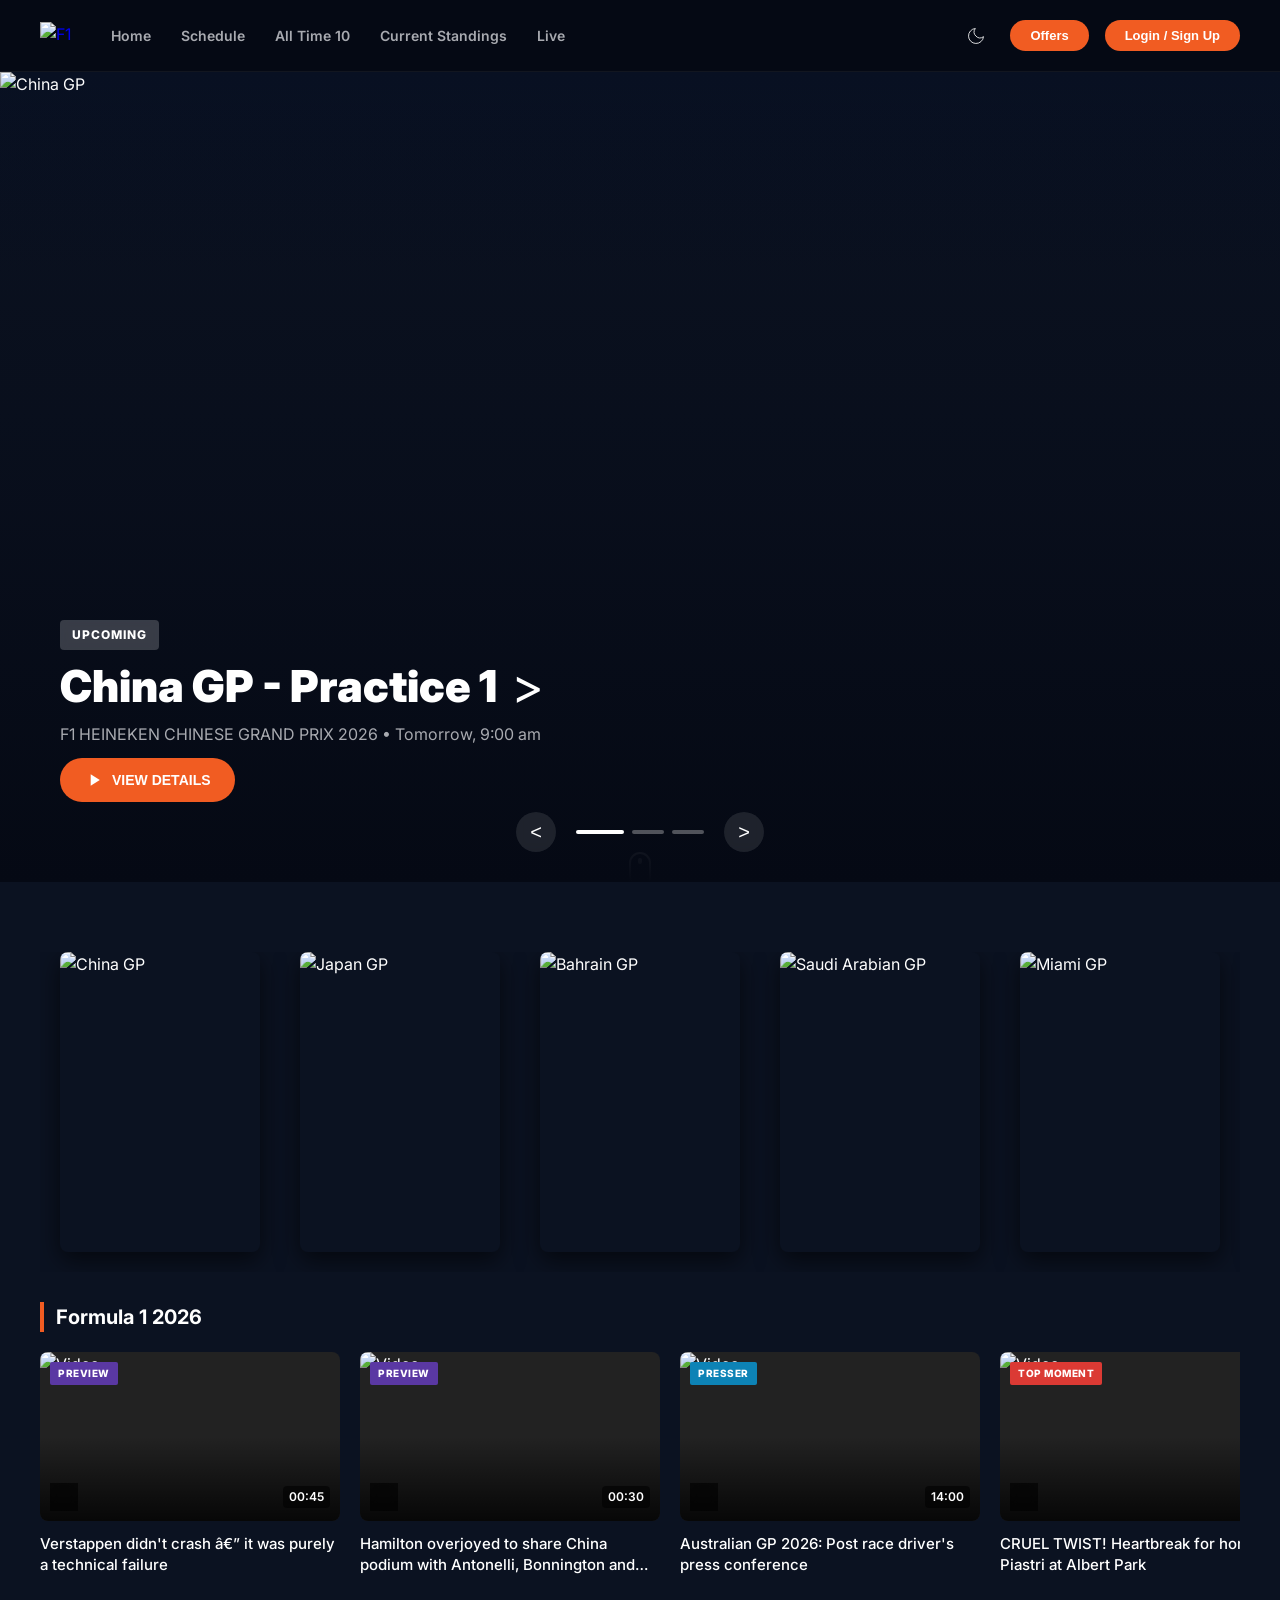
==== index.html @ 6b7e0c2b "Add files via upload" ====
<!DOCTYPE html>
<html lang="en">

<head>
    <meta charset="UTF&#45;8">
    <meta name="viewport" content="width=device&#45;width, initial&#45;scale=1.0">
    <title>Live Formula 1 Streaming in India &#45; Races, Results & Highlights | FanCode</title>
    <link rel="preconnect" href="https://fonts.googleapis.com">
    <link rel="preconnect" href="https://fonts.gstatic.com" crossorigin>
    <link
        href="https://fonts.googleapis.com/css2?family=Inter:wght@400;500;600;700;800;900&family=Outfit:wght@700;800;900&display=swap"
        rel="stylesheet">
    <link rel="stylesheet" href="style.css">
</head>

<body>
    <header class="header">
        <div class="nav&#45;left">
            <a href="/" class="logo">
                <img src="https://upload.wikimedia.org/wikipedia/commons/3/33/F1.svg" alt="F1">
            </a>
            <div class="nav&#45;links">
                <a href="index.html" id="home-link">Home</a>
                <a href="#" id="schedule&#45;link">Schedule</a>
                <a href="drivers.html" id="all-time-10-link">All Time 10</a>
                <a href="standings.html" id="standings-link">Current Standings</a>
                <a href="live.html" id="live-link">Live</a>

            </div>
        </div>
        <div class="nav&#45;right">
            <button class="theme&#45;toggle" id="theme&#45;toggle" aria&#45;label="Toggle Theme">
                <svg class="sun&#45;icon" width="20" height="20" viewBox="0 0 24 24" fill="none" stroke="currentColor" stroke&#45;width="2" stroke&#45;linecap="round" stroke&#45;linejoin="round" style="display: none;"><circle cx="12" cy="12" r="5"></circle><line x1="12" y1="1" x2="12" y2="3"></line><line x1="12" y1="21" x2="12" y2="23"></line><line x1="4.22" y1="4.22" x2="5.64" y2="5.64"></line><line x1="18.36" y1="18.36" x2="19.78" y2="19.78"></line><line x1="1" y1="12" x2="3" y2="12"></line><line x1="21" y1="12" x2="23" y2="12"></line><line x1="4.22" y1="19.78" x2="5.64" y2="18.36"></line><line x1="18.36" y1="5.64" x2="19.78" y2="4.22"></line></svg>
                <svg class="moon&#45;icon" width="20" height="20" viewBox="0 0 24 24" fill="none" stroke="currentColor" stroke&#45;width="2" stroke&#45;linecap="round" stroke&#45;linejoin="round"><path d="M21 12.79A9 9 0 1 1 11.21 3 7 7 0 0 0 21 12.79z"></path></svg>
            </button>
            <button class="header&#45;btn" id="offers&#45;btn">Offers</button>
            <button class="header&#45;btn" id="profile&#45;btn">Login / Sign Up</button>
        </div>
    </header>

    <div class="main&#45;content">
        <div class="top&#45;background&#45;layer"></div>

        <section class="hero&#45;carousel">
            <div class="carousel&#45;track">
                <div class="carousel&#45;slide active">
                    <img class="slide&#45;bg"
                        src="https://images.fancode.com/skillup&#45;uploads/cms&#45;media/China_GP_match_card_&#45;WebTVBG&#45;(1).jpg"
                        alt="China GP">
                    <div class="carousel&#45;overlay"></div>
                    <div class="carousel&#45;content">
                        <span class="slide&#45;badge">UPCOMING</span>
                        <h2 class="slide&#45;title">China GP &#45; Practice 1 <span class="title&#45;chevron">></span></h2>
                        <p class="slide&#45;info">F1 HEINEKEN CHINESE GRAND PRIX 2026 &bull; Tomorrow, 9:00 am</p>
                        <div class="slide&#45;actions">
                            <button class="btn&#45;primary">
                                <svg width="20" height="20" viewBox="0 0 24 24" fill="currentColor">
                                    <path d="M8 5v14l11&#45;7z" />
                                </svg>
                                VIEW DETAILS
                            </button>
                        </div>
                    </div>
                </div>

                <div class="carousel&#45;slide">
                    <img class="slide&#45;bg"
                        src="https://images.fancode.com/skillup&#45;uploads/cms&#45;media/China_GP_Practice_match_card_&#45;WebTVBG.jpg"
                        alt="China GP Practice">
                    <div class="carousel&#45;overlay"></div>
                    <div class="carousel&#45;content">
                        <span class="slide&#45;badge highlight&#45;badge">LIVE</span>
                        <h2 class="slide&#45;title">F1 Live Coverage <span class="title&#45;chevron">></span></h2>
                        <p class="slide&#45;info">F1 HEINEKEN CHINESE GRAND PRIX 2026 &bull; Shanghai International Circuit
                        </p>
                        <div class="slide&#45;actions">
                            <button class="btn&#45;primary">
                                <svg width="20" height="20" viewBox="0 0 24 24" fill="currentColor">
                                    <path d="M8 5v14l11&#45;7z" />
                                </svg>
                                WATCH LIVE
                            </button>
                        </div>
                    </div>
                </div>

                <div class="carousel&#45;slide">
                    <img class="slide&#45;bg"
                        src="https://images.fancode.com/skillup&#45;uploads/cms&#45;media/FC_Sports_Default_F1&#45;racing_BG.jpg?hash=[base64]"
                        alt="China GP Destination Edit">
                    <div class="carousel&#45;overlay"></div>
                    <div class="carousel&#45;content">
                        <span class="slide&#45;badge preview&#45;badge">PREVIEW</span>
                        <h2 class="slide&#45;title">Chinese GP 2026: Live on FanCode! <span class="title&#45;chevron">></span>
                        </h2>
                        <p class="slide&#45;info">Formula 1 2026 &bull; 00:30</p>
                        <div class="slide&#45;actions">
                            <button class="btn&#45;primary">
                                <svg width="20" height="20" viewBox="0 0 24 24" fill="currentColor">
                                    <path d="M8 5v14l11&#45;7z" />
                                </svg>
                                WATCH NOW
                            </button>
                        </div>
                    </div>
                </div>
            </div>

            <div class="carousel&#45;controls">
                <button class="carousel&#45;btn prev&#45;btn">&lt;</button>
                <div class="carousel&#45;indicators">
                    <span class="indicator active"></span>
                    <span class="indicator"></span>
                    <span class="indicator"></span>
                </div>
                <button class="carousel&#45;btn next&#45;btn">&gt;</button>
            </div>

            <div class="scroll&#45;indicator">
                <div class="mouse">
                    <div class="wheel"></div>
                </div>
                <div class="chevron"></div>
            </div>
        </section>

        <section class="popular&#45;tours">
            <div class="tours&#45;track">
                <div class="tour&#45;card">
                    <div class="tour&#45;image&#45;container">
                        <img src="https://images.fancode.com/skillup&#45;uploads/cms&#45;media/F1_China_GP_TVVertical.png"
                            alt="China GP">
                    </div>
                </div>
                <div class="tour&#45;card">
                    <div class="tour&#45;image&#45;container">
                        <img src="https://dyler.com/shop/app/uploads/2024/04/F1_2024_04_Japan_ProductImages_Main_1500px.webp"
                            alt="Japan GP">
                    </div>
                </div>
                <div class="tour&#45;card">
                    <div class="tour&#45;image&#45;container">
                        <img src="https://images.footballfanatics.com/formula&#45;1&#45;merchandise/formula&#45;1&#45;bahrain&#45;grand&#45;prix&#45;2024&#45;poster_ss5_p&#45;201348077+pv&#45;1+u&#45;v48ciqjppqwtzj3bi0bp+v&#45;vamh99unffvr8iyl7jjh.jpg?_hv=2&w=1018"
                            alt="Bahrain GP">
                    </div>
                </div>
                <div class="tour&#45;card">
                    <div class="tour&#45;image&#45;container">
                        <img src="https://images.footballfanatics.com/formula&#45;1&#45;merchandise/formula&#45;1&#45;saudi&#45;arabia&#45;grand&#45;prix&#45;2024&#45;poster_ss5_p&#45;201493300+pv&#45;1+u&#45;vpsrqon3hdfrreova3my+v&#45;il1ubmtekbdh0axkp6g1.jpg?_hv=2&w=1018"
                            alt="Saudi Arabian GP">
                    </div>
                </div>
                <div class="tour&#45;card">
                    <div class="tour&#45;image&#45;container">
                        <img src="https://i.pinimg.com/564x/93/68/3f/93683f9f5c479d044c2c74d80531e254.jpg"
                            alt="Miami GP">
                    </div>
                </div>
                <div class="tour&#45;card">
                    <div class="tour&#45;image&#45;container">
                        <img src="https://images.squarespace&#45;cdn.com/content/v1/52744b67e4b0782c048b666f/1749812516080&#45;H0ZJN47USOXQF6DVDXD7/1+Haas+Canadian+GP+poster+1.jpg?format=750w"
                            alt="Canada GP">
                    </div>
                </div>
                <div class="tour&#45;card">
                    <div class="tour&#45;image&#45;container">
                        <img src="https://preview.redd.it/official&#45;2023&#45;monaco&#45;grand&#45;prix&#45;poster&#45;1080x1620&#45;v0&#45;4e65upnjug2b1.jpg?auto=webp&s=72ae45b60e3a665d8494ceac1ba7f1ba4d41a7c2"
                            alt="Monaco GP">
                    </div>
                </div>
            </div>
        </section>

        <section class="content&#45;section">
            <div class="section&#45;header">
                <h2>Formula 1 2026</h2>
            </div>
            <div class="video&#45;rail">
                <div class="video&#45;card">
                    <div class="thumbnail&#45;wrapper">
                        <img src="https://img.etimg.com/thumb/msid&#45;129588495,width&#45;300,height&#45;225,imgsize&#45;24920,resizemode&#45;75/f1&#45;chinese&#45;grand&#45;prix&#45;max&#45;verstappen&#45;forced&#45;to&#45;retire&#45;after&#45;car&#45;failure&#45;red&#45;bull&#45;explains&#45;what&#45;went&#45;wrong.jpg" alt="Video">
                        <div class="overlay">
                            <span class="badge preview&#45;badge">PREVIEW</span>
                            <div class="bottom&#45;info">
                                <div class="play&#45;icon">
                                    <svg width="12" height="12" viewBox="0 0 24 24" fill="white">
                                        <path d="M8 5v14l11&#45;7z" />
                                    </svg>
                                </div>
                                <span class="duration">00:45</span>
                            </div>
                        </div>
                    </div>
                    <h3 class="video&#45;title">Verstappen didn&#39;t crash â€” it was purely a technical failure</h3>
                </div>
                <div class="video&#45;card">
                    <div class="thumbnail&#45;wrapper">
                        <img src="https://media.formula1.com/image/upload/t_16by9Centre/c_lfill,w_3392/q_auto/v1740000001/fom&#45;website/2026/China/GettyImages&#45;2266170762.webp" alt="Video">
                        <div class="overlay">
                            <span class="badge preview&#45;badge">PREVIEW</span>
                            <div class="bottom&#45;info">
                                <div class="play&#45;icon">
                                    <svg width="12" height="12" viewBox="0 0 24 24" fill="white">
                                        <path d="M8 5v14l11&#45;7z" />
                                    </svg>
                                </div>
                                <span class="duration">00:30</span>
                            </div>
                        </div>
                    </div>
                    <h3 class="video&#45;title">Hamilton overjoyed to share China podium with Antonelli, Bonnington and Russell</h3>
                </div>
                <div class="video&#45;card">
                    <div class="thumbnail&#45;wrapper">
                        <img src="https://images.fancode.com/skillup&#45;uploads/cms&#45;media/PostRacePCAusF1.jpg" alt="Video">
                        <div class="overlay">
                            <span class="badge presser&#45;badge">PRESSER</span>
                            <div class="bottom&#45;info">
                                <div class="play&#45;icon">
                                    <svg width="12" height="12" viewBox="0 0 24 24" fill="white">
                                        <path d="M8 5v14l11&#45;7z" />
                                    </svg>
                                </div>
                                <span class="duration">14:00</span>
                            </div>
                        </div>
                    </div>
                    <h3 class="video&#45;title">Australian GP 2026: Post race driver's press conference</h3>
                </div>
                <div class="video&#45;card">
                    <div class="thumbnail&#45;wrapper">
                        <img src="https://images.fancode.com/skillup&#45;uploads/cms&#45;media/Screenshot&#45;2026&#45;03&#45;08&#45;153426.png"
                            alt="Video">
                        <div class="overlay">
                            <span class="badge highlight&#45;badge">TOP MOMENT</span>
                            <div class="bottom&#45;info">
                                <div class="play&#45;icon">
                                    <svg width="12" height="12" viewBox="0 0 24 24" fill="white">
                                        <path d="M8 5v14l11&#45;7z" />
                                    </svg>
                                </div>
                                <span class="duration">01:12</span>
                            </div>
                        </div>
                    </div>
                    <h3 class="video&#45;title">CRUEL TWIST! Heartbreak for home hero Piastri at Albert Park</h3>
                </div>
                <div class="video&#45;card">
                    <div class="thumbnail&#45;wrapper">
                        <img src="[data-uri]" alt="Video">
                        <div class="overlay">
                            <span class="badge highlight&#45;badge">HIGHLIGHTS</span>
                            <div class="bottom&#45;info">
                                <div class="play&#45;icon">
                                    <svg width="12" height="12" viewBox="0 0 24 24" fill="white">
                                        <path d="M8 5v14l11&#45;7z" />
                                    </svg>
                                </div>
                                <span class="duration">01:39</span>
                            </div>
                        </div>
                    </div>
                    <h3 class="video&#45;title">Race high&#45;speed highlights | Australian GP 2026</h3>
                </div>
            </div>
        </section>
    </div>
    
    <div id="schedule&#45;modal" class="modal&#45;overlay">
        <div class="modal&#45;container schedule&#45;container">
            <button class="modal&#45;close" id="close&#45;schedule">&times;</button>
            <div class="schedule&#45;image&#45;wrapper">
                <img src="https://i.redd.it/de7dvze8m6pg1.png" alt="F1 2026 Schedule" class="schedule&#45;img">
            </div>
        </div>
    </div>

        <div id="payment-modal" class="modal-overlay">
        <div class="modal-container payment-container" style="max-width: 800px;">
            <button class="modal-close" id="close-payment">&times;</button>
            <div class="modal-left payment-left" style="flex: 1.2; padding: 40px; display: flex; flex-direction: column; gap: 20px;">
                <h2 style="margin-bottom: 0;">Premium Pass</h2>
                <p style="margin-top: 0; margin-bottom: 10px;">Select a subscription plan</p>
                
                <div class="subscription-plans">
                    <div class="plan-card" data-price="99">
                        <div class="plan-name">Weekly</div>
                        <div class="plan-price">₹99</div>
                        <div class="plan-desc">7 days access</div>
                    </div>
                    <div class="plan-card active-plan" data-price="199">
                        <div class="plan-name">Monthly</div>
                        <div class="plan-price">₹199</div>
                        <div class="plan-desc">30 days access</div>
                    </div>
                    <div class="plan-card" data-price="1499">
                        <div class="plan-name">Yearly</div>
                        <div class="plan-price">₹1499</div>
                        <div class="plan-desc">365 days access</div>
                    </div>
                </div>
                
                <ul class="perk-list" style="margin-top: auto;">
                    <li>✓ 1080p Live Streaming</li>
                    <li>✓ Multi-cam Angles</li>
                    <li>✓ Live Driver Tracker</li>
                    <li>✓ Ad-free experience</li>
                </ul>
            </div>
            <div class="modal-right" style="flex: 1;">
                <form id="payment-form" class="auth-form active-form">
                    <h3>Payment Details</h3>
                    <div class="input-group">
                        <label for="card-name">Name on Card</label>
                        <input type="text" id="card-name" placeholder="John Doe" required>
                    </div>
                    <div class="input-group">
                        <label for="card-num">Card Number</label>
                        <input type="text" id="card-num" placeholder="0000 0000 0000 0000" maxlength="19" required>
                    </div>
                    <div class="payment-row">
                        <div class="input-group half">
                            <label for="card-exp">Expiry (MM/YY)</label>
                            <input type="text" id="card-exp" placeholder="MM/YY" maxlength="5" required>
                        </div>
                        <div class="input-group half">
                            <label for="card-cvv">CVV</label>
                            <input type="password" id="card-cvv" placeholder="123" maxlength="4" required>
                        </div>
                    </div>
                    <button type="submit" class="btn-auth" id="pay-btn">Pay ₹199</button>
                    <p class="secure-checkout">🔒 Secure 256-bit Encryption</p>
                </form>
            </div>
        </div>
    </div>

    <div id="auth&#45;modal" class="modal&#45;overlay">
        <div class="modal&#45;container">
            <button class="modal&#45;close">&times;</button>
            <div class="modal&#45;left">
                <img src="https://images.fancode.com/skillup&#45;uploads/fc&#45;web&#45;logo/fc_logo_white_bg.svg" alt="FanCode">
                <h2>Welcome to<br>FanCode Formula 1</h2>
                <p>Sign in to follow your favorite races, save your preferences, and never miss a live moment.</p>
            </div>
            <div class="modal&#45;right">
                <form id="login&#45;form" class="auth&#45;form active&#45;form">
                    <h3>Login</h3>
                    <div class="input&#45;group">
                        <label for="login&#45;email">Email or Mobile Number</label>
                        <input type="text" id="login&#45;email" placeholder="Enter email or mobile" required>
                        <span class="error&#45;msg" id="login&#45;email&#45;error"></span>
                    </div>
                    <div class="input&#45;group">
                        <label for="login&#45;password">Password</label>
                        <input type="password" id="login&#45;password" placeholder="Enter password" required>
                        <span class="error&#45;msg" id="login&#45;password&#45;error"></span>
                    </div>
                    <div class="form&#45;options">
                        <label class="remember&#45;me">
                            <input type="checkbox" checked> Remember me
                        </label>
                        <a href="#" class="forgot&#45;pwd">Forgot Password?</a>
                    </div>
                    <button type="submit" class="btn&#45;auth">Login</button>
                    <p class="toggle&#45;auth">Don't have an account? <span id="show&#45;signup">Sign up here</span></p>
                </form>

                <form id="signup&#45;form" class="auth&#45;form">
                    <h3>Create Account</h3>
                    <div class="input&#45;group">
                        <label for="signup&#45;name">Full Name</label>
                        <input type="text" id="signup&#45;name" placeholder="Enter full name" required>
                    </div>
                    <div class="input&#45;group">
                        <label for="signup&#45;email">Email Address</label>
                        <input type="email" id="signup&#45;email" placeholder="Enter email address" required>
                        <span class="error&#45;msg" id="signup&#45;email&#45;error"></span>
                    </div>
                    <div class="input&#45;group">
                        <label for="signup&#45;password">Create Password</label>
                        <input type="password" id="signup&#45;password" placeholder="Create a strong password" required>
                    </div>
                    <button type="submit" class="btn&#45;auth">Sign Up</button>
                    <p class="toggle&#45;auth">Already have an account? <span id="show&#45;login">Login here</span></p>
                </form>
            </div>
        </div>
    </div>

    <script src="script.js"></script>
</body>

</html>
---- style.css ----
:root {
    --primary: #f15c22;
    --bg-dark: #0b1221;
    --bg-header: #050914;
    --bg-card: #151a29;
    --text-primary: #ffffff;
    --text-secondary: #a8aab0;
    --badge-preview: #5a38a3;
    --badge-presser: #0d83b6;
    --badge-highlight: #db3a34;
    --font-inter: 'Inter', sans-serif;
    --font-outfit: 'Outfit', sans-serif;
    --z-header: 100;
    --transition: all 0.3s cubic-bezier(0.25, 0.8, 0.25, 1);
}

body.light-theme {
    --bg-dark: #f0f2f5;
    --bg-header: #ffffff;
    --bg-card: #ffffff;
    --text-primary: #121418;
    --text-secondary: #5a5d66;
}

body.light-theme .header {
    border-bottom: 1px solid rgba(0, 0, 0, 0.1);
}

body.light-theme .nav-links a:hover {
    color: var(--primary);
}

body.light-theme .top-background-layer {
    background: linear-gradient(180deg, #e4e6eb 0%, #f0f2f5 100%);
}

body.light-theme .carousel-overlay {
    background: linear-gradient(0deg, rgba(240, 242, 245, 1) 0%, rgba(240, 242, 245, 0.4) 50%, rgba(240, 242, 245, 0) 100%);
}

body.light-theme .rank-number {
    color: #ffffff;
    -webkit-text-stroke: 2px #d1d5db;
}

body.light-theme .modal-container,
body.light-theme .modal-right {
    box-shadow: 0 10px 40px rgba(0,0,0,0.1);
    border-color: rgba(0,0,0,0.05);
}

body.light-theme .input-group input {
    color: #121418;
    background: rgba(0, 0, 0, 0.02);
    border-color: rgba(0, 0, 0, 0.1);
}

body.light-theme .auth-form h3 {
    color: #121418;
}

body {
    background-color: var(--bg-dark);
    color: var(--text-primary);
    font-family: var(--font-inter);
    margin: 0;
    padding: 0;
    overflow-x: hidden;
    line-height: 1.5;
}

a {
    text-decoration: none;
}

::-webkit-scrollbar {
    width: 8px;
    height: 8px;
}

::-webkit-scrollbar-track {
    background: var(--bg-dark);
}

::-webkit-scrollbar-thumb {
    background: #2a3143;
    border-radius: 4px;
}

::-webkit-scrollbar-thumb:hover {
    background: #3e4860;
}

.header {
    position: fixed;
    top: 0;
    left: 0;
    width: 100%;
    height: 72px;
    background-color: var(--bg-header);
    display: flex;
    justify-content: space-between;
    align-items: center;
    padding: 0 40px;
    box-sizing: border-box;
    z-index: var(--z-header);
    border-bottom: 1px solid rgba(255, 255, 255, 0.05);
}

.nav-left {
    display: flex;
    align-items: center;
    gap: 40px;
}

.logo img {
    height: 28px;
    width: auto;
    display: block;
}

.nav-links {
    display: flex;
    gap: 30px;
}

.nav-links a {
    color: var(--text-secondary);
    font-size: 14px;
    font-weight: 600;
    text-transform: capitalize;
    transition: var(--transition);
    display: flex;
    align-items: center;
}

.nav-links a:hover {
    color: var(--text-primary);
}

.has-dropdown .arrow-down {
    margin-left: 5px;
    display: inline-block;
    width: 0;
    height: 0;
    border-left: 4px solid transparent;
    border-right: 4px solid transparent;
    border-top: 5px solid currentColor;
}

.nav-right {
    display: flex;
    align-items: center;
    gap: 16px;
}

.theme-toggle {
    background: transparent;
    border: none;
    color: var(--text-primary);
    cursor: pointer;
    display: flex;
    align-items: center;
    justify-content: center;
    padding: 8px;
    border-radius: 50%;
    transition: var(--transition);
}

.theme-toggle:hover {
    background: rgba(255, 255, 255, 0.1);
}

body.light-theme .theme-toggle:hover {
    background: rgba(0, 0, 0, 0.05);
}

.header-btn {
    background: var(--primary);
    border: none;
    color: white;
    border-radius: 20px;
    padding: 8px 20px;
    font-size: 13px;
    font-weight: 700;
    cursor: pointer;
    transition: var(--transition);
}

.header-btn:hover {
    background: #d84b18;
    transform: translateY(-2px);
    box-shadow: 0 4px 10px rgba(241, 92, 34, 0.4);
}

.main-content {
    padding-top: 72px;
    position: relative;
}

.top-background-layer {
    position: absolute;
    top: 72px;
    left: 0;
    width: 100%;
    height: 200px;
    background: linear-gradient(180deg, rgba(8, 16, 34, 1) 0%, rgba(11, 18, 33, 1) 100%);
    z-index: 0;
}

.popular-tours {
    position: relative;
    z-index: 10;
    padding: 30px 40px;
    margin-top: 10px;
}

.tours-track {
    display: flex;
    gap: 40px;
    overflow-x: auto;
    scrollbar-width: none;
    padding-bottom: 20px;
    padding-left: 20px;
}

.tours-track::-webkit-scrollbar {
    display: none;
}

.tour-card {
    display: flex;
    position: relative;
    flex: 0 0 200px;
    height: 300px;
    align-items: center;
    justify-content: center;
    transition: var(--transition);
}

.tour-card:hover {
    transform: translateY(-8px);
}

.rank-number {
    position: absolute;
    left: -20px;
    bottom: -10px;
    top: auto;
    transform: none;
    font-family: var(--font-outfit);
    font-size: 140px;
    font-weight: 900;
    font-style: italic;
    color: var(--bg-dark);
    -webkit-text-stroke: 2px var(--text-primary);
    line-height: 0.8;
    z-index: 3;
}

.tour-image-container {
    width: 100%;
    height: 100%;
    z-index: 2;
    border-radius: 8px;
    overflow: hidden;
    box-shadow: 0 8px 25px rgba(0, 0, 0, 0.6);
}

.tour-image-container img {
    width: 100%;
    height: 100%;
    object-fit: cover;
    object-position: center;
}

.hero-carousel {
    position: relative;
    width: 100%;
    height: 90vh;
    min-height: 520px;
    overflow: hidden;
    margin-bottom: 40px;
}

.carousel-track {
    display: flex;
    width: 100%;
    height: 100%;
    transition: transform 0.5s ease-in-out;
}

.carousel-slide {
    position: relative;
    min-width: 100%;
    height: 100%;
}

.slide-bg {
    width: 100%;
    height: 100%;
    object-fit: cover;
}

.carousel-overlay {
    position: absolute;
    inset: 0;
    background: linear-gradient(0deg, rgba(5, 9, 20, 1) 0%, rgba(5, 9, 20, 0.4) 50%, rgba(5, 9, 20, 0) 100%);
    z-index: 1;
}

.carousel-content {
    position: absolute;
    bottom: 80px;
    left: 60px;
    z-index: 2;
    max-width: 600px;
    display: flex;
    flex-direction: column;
    gap: 12px;
}

.slide-badge {
    align-self: flex-start;
    padding: 6px 12px;
    background: rgba(255, 255, 255, 0.2);
    backdrop-filter: blur(4px);
    font-size: 12px;
    font-weight: 800;
    color: white;
    border-radius: 4px;
    letter-spacing: 1px;
}

.slide-title {
    font-family: var(--font-inter);
    font-size: 44px;
    font-weight: 900;
    line-height: 1.1;
    margin: 0;
    display: flex;
    align-items: center;
    gap: 15px;
    color: var(--text-primary);
}

.title-chevron {
    font-size: 50px;
    font-weight: 400;
    line-height: 0.8;
}

.slide-info {
    font-size: 16px;
    color: var(--text-secondary);
    margin: 0;
}

.btn-primary {
    background: var(--primary);
    color: white;
    border: none;
    padding: 12px 24px;
    border-radius: 24px;
    font-size: 14px;
    font-weight: 700;
    display: flex;
    align-items: center;
    gap: 8px;
    cursor: pointer;
    transition: var(--transition);
}

.btn-primary:hover {
    background: #d84b18;
}

.carousel-controls {
    position: absolute;
    bottom: 30px;
    left: 0;
    width: 100%;
    display: flex;
    justify-content: center;
    align-items: center;
    gap: 20px;
    z-index: 3;
}

.carousel-indicators {
    display: flex;
    gap: 8px;
}

.indicator {
    width: 32px;
    height: 4px;
    background: rgba(255, 255, 255, 0.3);
    border-radius: 2px;
    cursor: pointer;
    transition: var(--transition);
}

.indicator.active {
    background: white;
    width: 48px;
}

.carousel-btn {
    background: rgba(255, 255, 255, 0.1);
    backdrop-filter: blur(4px);
    border: none;
    color: white;
    width: 40px;
    height: 40px;
    border-radius: 50%;
    font-size: 20px;
    cursor: pointer;
    transition: var(--transition);
    display: flex;
    align-items: center;
    justify-content: center;
}

.carousel-btn:hover {
    background: rgba(255, 255, 255, 0.3);
}

.scroll-indicator {
    align-self: center;
    margin-top: -30px;
    display: flex;
    flex-direction: column;
    align-items: center;
    gap: 4px;
}

.mouse {
    width: 18px;
    height: 28px;
    border: 2px solid white;
    border-radius: 12px;
    display: flex;
    justify-content: center;
    padding-top: 4px;
    margin-bottom: 2px;
}

.wheel {
    width: 4px;
    height: 6px;
    background: white;
    border-radius: 2px;
    animation: scroll 1.5s infinite;
}

.chevron {
    width: 8px;
    height: 8px;
    border-right: 2px solid white;
    border-bottom: 2px solid white;
    transform: rotate(45deg);
}

@keyframes scroll {
    0% {
        transform: translateY(0);
        opacity: 1;
    }

    100% {
        transform: translateY(8px);
        opacity: 0;
    }
}

.content-section {
    padding: 0 40px;
    margin-bottom: 50px;
}

.section-header h2 {
    font-size: 20px;
    font-weight: 700;
    color: var(--text-primary);
    margin: 0 0 20px 0;
    border-left: 4px solid var(--primary);
    padding-left: 12px;
}

.video-rail {
    display: flex;
    gap: 20px;
    overflow-x: auto;
    scrollbar-width: none;
    padding-bottom: 20px;
}

.video-rail::-webkit-scrollbar {
    display: none;
}

.video-card {
    flex: 0 0 300px;
    display: flex;
    flex-direction: column;
    gap: 12px;
    transition: var(--transition);
}

.video-card:hover {
    transform: translateY(-4px);
}

.thumbnail-wrapper {
    position: relative;
    width: 100%;
    aspect-ratio: 16/9;
    border-radius: 8px;
    overflow: hidden;
    background: #222;
}

.thumbnail-wrapper img {
    width: 100%;
    height: 100%;
    object-fit: cover;
    transition: transform 0.5s ease;
}

.video-card:hover .thumbnail-wrapper img {
    transform: scale(1.05);
}

.overlay {
    position: absolute;
    inset: 0;
    background: linear-gradient(180deg, rgba(0, 0, 0, 0) 50%, rgba(0, 0, 0, 0.8) 100%);
    display: flex;
    flex-direction: column;
    justify-content: space-between;
    padding: 10px;
}

.badge {
    align-self: flex-start;
    padding: 4px 8px;
    font-size: 10px;
    font-weight: 800;
    color: white;
    border-radius: 2px;
    letter-spacing: 0.5px;
}

.preview-badge {
    background-color: var(--badge-preview);
}

.presser-badge {
    background-color: var(--badge-presser);
}

.highlight-badge {
    background-color: var(--badge-highlight);
}

.interview-badge {
    background-color: #6366f1;
}

.bottom-info {
    display: flex;
    align-items: center;
    justify-content: space-between;
}

.play-icon {
    width: 28px;
    height: 28px;
    background: rgba(0, 0, 0, 0.6);
    border-radius: 50%;
    display: flex;
    align-items: center;
    justify-content: center;
    backdrop-filter: blur(4px);
}

.duration {
    font-size: 12px;
    font-weight: 600;
    color: white;
    background: rgba(0, 0, 0, 0.6);
    padding: 2px 6px;
    border-radius: 4px;
}

.video-title {
    font-size: 15px;
    font-weight: 500;
    color: var(--text-primary);
    margin: 0;
    line-height: 1.4;
    overflow: hidden;
    display: -webkit-box;
    -webkit-line-clamp: 2;
    line-clamp: 2;
    -webkit-box-orient: vertical;
}

.stats-section {
    padding: 0 40px 60px 40px;
    display: none;
}

.stats-container {
    display: flex;
    gap: 40px;
    flex-wrap: wrap;
}

.table-wrapper {
    flex: 1;
    min-width: 300px;
    background: var(--bg-card);
    border-radius: 12px;
    padding: 24px;
    box-shadow: 0 4px 20px rgba(0, 0, 0, 0.2);
    border: 1px solid rgba(255, 255, 255, 0.05);
}

body.light-theme .table-wrapper {
    box-shadow: 0 4px 20px rgba(0, 0, 0, 0.05);
    border: 1px solid rgba(0, 0, 0, 0.05);
}

.f1-table {
    width: 100%;
    border-collapse: collapse;
    margin-top: 15px;
}

.f1-table th,
.f1-table td {
    padding: 14px 16px;
    text-align: left;
    border-bottom: 1px solid rgba(255, 255, 255, 0.05);
}

body.light-theme .f1-table th,
body.light-theme .f1-table td {
    border-bottom: 1px solid rgba(0, 0, 0, 0.05);
}

.f1-table th {
    font-weight: 700;
    color: var(--text-secondary);
    font-size: 13px;
    text-transform: uppercase;
    letter-spacing: 0.5px;
}

.f1-table td {
    font-weight: 600;
    font-size: 15px;
    color: var(--text-primary);
}

.f1-table tbody tr {
    transition: var(--transition);
}

.f1-table tbody tr:hover {
    background: rgba(255, 255, 255, 0.03);
}

body.light-theme .f1-table tbody tr:hover {
    background: rgba(0, 0, 0, 0.02);
}

.f1-table tbody tr:last-child th,
.f1-table tbody tr:last-child td {
    border-bottom: none;
}

.footer-banner {
    position: relative;
    width: 100%;
    height: 180px;
    overflow: hidden;
    display: flex;
    align-items: center;
}

.banner-bg {
    position: absolute;
    top: 0;
    left: 0;
    width: 100%;
    height: 100%;
    object-fit: cover;
    z-index: 1;
}

.banner-content {
    position: relative;
    z-index: 2;
    padding: 0 40px;
    display: flex;
    width: 100%;
    justify-content: space-between;
    align-items: center;
}

.banner-title {
    font-size: 24px;
    font-family: var(--font-outfit);
    font-weight: 800;
    color: white;
    margin: 0;
    line-height: 1.2;
}

.app-downloads {
    display: flex;
    gap: 15px;
}

.app-downloads img {
    height: 36px;
    width: auto;
}

.site-footer {
    background-color: var(--bg-header);
    padding: 60px 40px;
    margin-top: 0;
}

.footer-grid {
    display: grid;
    grid-template-columns: 2fr 1fr 1fr;
    gap: 60px;
    padding-bottom: 40px;
    border-bottom: 1px solid rgba(255, 255, 255, 0.05);
}

.footer-col h3 {
    color: #fff;
    font-size: 12px;
    font-weight: 800;
    letter-spacing: 1px;
    text-transform: uppercase;
    margin-top: 0;
    margin-bottom: 20px;
}

.footer-col p {
    color: var(--text-secondary);
    font-size: 14px;
    line-height: 1.6;
    margin: 0;
}

.footer-col a {
    display: block;
    color: var(--text-secondary);
    font-size: 14px;
    text-decoration: none;
    margin-bottom: 12px;
    transition: var(--transition);
}

.footer-col a:hover {
    color: #fff;
}

.footer-bottom-info {
    display: flex;
    justify-content: space-between;
    align-items: center;
    padding: 40px 0;
    border-bottom: 1px solid rgba(255, 255, 255, 0.05);
}

.footer-brand {
    display: flex;
    flex-direction: column;
    gap: 10px;
}

.footer-logo {
    height: 32px;
    width: auto;
}

.ds-logo {
    height: 10px;
    width: auto;
}

.footer-social-help {
    display: flex;
    gap: 60px;
}

.section-label {
    color: #fff;
    font-size: 12px;
    font-weight: 800;
    letter-spacing: 1px;
    margin-top: 0;
    margin-bottom: 15px;
}

.chat-btn {
    color: var(--text-secondary);
    font-size: 14px;
    text-decoration: none;
    font-weight: 600;
}

.chat-btn:hover {
    color: #fff;
}

.social-icons {
    display: flex;
    gap: 15px;
}

.social-icons img {
    width: 32px;
    height: 32px;
}

.footer-corporate {
    padding: 30px 0;
    border-bottom: 1px solid rgba(255, 255, 255, 0.05);
}

.footer-corporate p:last-child {
    color: var(--text-secondary);
    font-size: 14px;
    margin: 0;
}

.footer-about-fancode {
    padding: 30px 0 0 0;
}

.footer-about-fancode p:nth-child(2) {
    color: var(--text-secondary);
    font-size: 14px;
    line-height: 1.6;
    margin: 0 0 40px 0;
}

.copyright {
    color: var(--text-secondary);
    font-size: 14px;
    margin: 0;
}

.modal-overlay {
    position: fixed;
    top: 0;
    left: 0;
    width: 100%;
    height: 100%;
    background: rgba(5, 9, 20, 0.85);
    backdrop-filter: blur(8px);
    z-index: 1000;
    display: flex;
    justify-content: center;
    align-items: center;
    opacity: 0;
    visibility: hidden;
    transition: opacity 0.3s ease, visibility 0.3s ease;
}

.modal-overlay.active {
    opacity: 1;
    visibility: visible;
}

.modal-container {
    background: var(--bg-card);
    width: 900px;
    height: 550px;
    border-radius: 16px;
    display: flex;
    overflow: hidden;
    position: relative;
    transform: translateY(20px);
    transition: transform 0.4s cubic-bezier(0.175, 0.885, 0.32, 1.275);
    box-shadow: 0 25px 50px -12px rgba(0, 0, 0, 0.5);
    border: 1px solid rgba(255, 255, 255, 0.1);
}

.modal-overlay.active .modal-container {
    transform: translateY(0);
}

.modal-close {
    position: absolute;
    top: 20px;
    right: 20px;
    background: transparent;
    border: none;
    color: var(--text-secondary);
    font-size: 30px;
    line-height: 1;
    cursor: pointer;
    z-index: 10;
    transition: var(--transition);
}

.modal-close:hover {
    color: white;
    transform: scale(1.1);
}

.modal-left {
    flex: 1;
    background: linear-gradient(135deg, rgba(241, 92, 34, 0.1) 0%, rgba(11, 18, 33, 1) 100%),
        url('https://images.fancode.com/skillup-uploads/cms-media/F1_China_GP_TVVertical.png') center/cover;
    padding: 60px 40px;
    display: flex;
    flex-direction: column;
    justify-content: flex-end;
    position: relative;
}

.modal-left::before {
    content: '';
    position: absolute;
    inset: 0;
    background: linear-gradient(0deg, rgba(11, 18, 33, 0.95) 0%, rgba(11, 18, 33, 0.4) 100%);
}

.modal-left>* {
    position: relative;
    z-index: 2;
}

.modal-left img {
    height: 36px;
    width: auto;
    margin-bottom: auto;
    align-self: flex-start;
}

.modal-left h2 {
    font-size: 32px;
    font-weight: 800;
    line-height: 1.2;
    margin: 0 0 15px 0;
    font-family: var(--font-outfit);
}

.modal-left p {
    color: var(--text-secondary);
    font-size: 15px;
    line-height: 1.6;
    margin: 0;
}

.modal-right {
    flex: 1.2;
    padding: 60px 50px;
    display: flex;
    flex-direction: column;
    justify-content: center;
    background: var(--bg-card);
}

.auth-form {
    display: none;
    flex-direction: column;
    animation: fadeIn 0.4s ease;
}

.auth-form.active-form {
    display: flex;
}

@keyframes fadeIn {
    from {
        opacity: 0;
        transform: translateX(10px);
    }

    to {
        opacity: 1;
        transform: translateX(0);
    }
}

.auth-form h3 {
    font-size: 28px;
    font-weight: 700;
    margin: 0 0 30px 0;
    color: white;
}

.input-group {
    margin-bottom: 20px;
    position: relative;
}

.input-group label {
    display: block;
    color: var(--text-secondary);
    font-size: 13px;
    font-weight: 600;
    margin-bottom: 8px;
}

.input-group input {
    width: 100%;
    background: rgba(255, 255, 255, 0.05);
    border: 1px solid rgba(255, 255, 255, 0.1);
    padding: 14px 16px;
    border-radius: 8px;
    color: white;
    font-size: 15px;
    font-family: var(--font-inter);
    transition: var(--transition);
    box-sizing: border-box;
}

.input-group input:focus {
    outline: none;
    border-color: var(--primary);
    background: rgba(255, 255, 255, 0.08);
}

.input-group input.error {
    border-color: #ef4444;
}

.error-msg {
    color: #ef4444;
    font-size: 12px;
    margin-top: 6px;
    display: none;
}

.error-msg.visible {
    display: block;
}

.form-options {
    display: flex;
    justify-content: space-between;
    align-items: center;
    margin-bottom: 25px;
}

.remember-me {
    display: flex;
    align-items: center;
    gap: 8px;
    color: var(--text-secondary);
    font-size: 14px;
    cursor: pointer;
}

.forgot-pwd {
    color: var(--primary);
    font-size: 14px;
    font-weight: 600;
}

.forgot-pwd:hover {
    text-decoration: underline;
}

.btn-auth {
    width: 100%;
    background: var(--primary);
    color: white;
    border: none;
    padding: 16px;
    border-radius: 8px;
    font-size: 16px;
    font-weight: 700;
    cursor: pointer;
    transition: var(--transition);
    margin-bottom: 20px;
}

.btn-auth:hover {
    background: #d84b18;
}

.toggle-auth {
    text-align: center;
    color: var(--text-secondary);
    font-size: 14px;
    margin: 0;
}

.toggle-auth span {
    color: var(--primary);
    font-weight: 600;
    cursor: pointer;
    transition: var(--transition);
}

.toggle-auth span:hover {
    text-decoration: underline;
}

.payment-left {
    background: linear-gradient(135deg, rgba(20, 160, 100, 0.2) 0%, rgba(11, 18, 33, 1) 100%),
        url('https://images.fancode.com/skillup-uploads/cms-media/PostRacePCAusF1.jpg') center/cover;
}

.price-tag {
    font-size: 48px;
    font-weight: 900;
    color: white;
    margin: 20px 0;
    font-family: var(--font-outfit);
}

.price-tag span {
    font-size: 16px;
    font-weight: 500;
    color: var(--text-secondary);
}

.perk-list {
    list-style: none;
    padding: 0;
    margin: 0;
}

.perk-list li {
    color: white;
    font-size: 15px;
    margin-bottom: 10px;
    font-weight: 600;
}

.payment-row {
    display: flex;
    gap: 15px;
}

.input-group.half {
    flex: 1;
}

/* Schedule Modal */
.schedule-container {
    background: transparent;
    border: none;
    box-shadow: none;
    width: auto;
    max-width: 90vw;
    height: auto;
    max-height: 90vh;
    padding: 0;
}

.secure-checkout {
    text-align: center;
    color: rgba(255, 255, 255, 0.5);
    font-size: 12px;
    margin: 0;
}

.schedule-container .modal-close {
    top: -40px;
    right: 0;
    color: white;
}

.schedule-image-wrapper {
    width: 100%;
    height: 100%;
    border-radius: 12px;
    overflow: hidden;
    box-shadow: 0 25px 50px rgba(0,0,0,0.5);
    background: transparent;
}

.schedule-img {
    display: block;
    max-width: 100%;
    max-height: 85vh;
    object-fit: contain;
    background: transparent;
}

/* Responsive Global Tweaks */
@media (max-width: 1024px) {
    .tour-card {
        flex: 0 0 160px;
        height: 240px;
    }

    .rank-number {
        font-size: 110px;
        left: -15px;
        bottom: -5px;
    }

    .hero-carousel {
        height: 450px;
    }

    .carousel-content {
        left: 40px;
        bottom: 60px;
        max-width: 500px;
    }

    .slide-title {
        font-size: 36px;
    }

    .video-card {
        flex: 0 0 250px;
    }
}

@media (max-width: 900px) {
    .modal-container {
        width: 90%;
        height: 85vh;
        overflow-y: auto;
        flex-direction: column;
    }

    .modal-left {
        padding: 40px;
        min-height: 250px;
        flex: none;
    }

    .modal-right {
        padding: 40px;
        flex: none;
    }

    .footer-grid {
        grid-template-columns: 1fr 1fr;
        gap: 40px;
    }

    .footer-brand {
        grid-column: 1 / -1;
    }

    .footer-bottom-info {
        flex-direction: column;
        align-items: flex-start;
        gap: 30px;
    }
}

@media (max-width: 768px) {
    .header {
        padding: 0 20px;
    }

    .nav-links {
        display: none;
    }

    .offers-btn {
        display: none;
    }

    .profile-btn {
        font-size: 13px;
    }

    .hero-carousel {
        height: 400px;
    }

    .carousel-content {
        padding: 0 20px;
        left: 0;
        bottom: 50px;
        text-align: center;
        align-items: center;
        width: 100%;
        box-sizing: border-box;
    }

    .slide-badge {
        align-self: center;
    }

    .slide-title {
        font-size: 28px;
        justify-content: center;
    }

    .slide-info {
        font-size: 13px;
    }

    .btn-primary {
        padding: 10px 20px;
        font-size: 13px;
    }

    .carousel-controls {
        bottom: 20px;
    }

    .popular-tours {
        padding: 20px;
    }

    .tour-card {
        flex: 0 0 140px;
        height: 200px;
    }

    .rank-number {
        font-size: 90px;
    }

    .content-section {
        padding: 0 20px;
    }

    .banner-content {
        flex-direction: column;
        align-items: flex-start;
        gap: 20px;
        padding: 0 20px;
    }

    .banner-title {
        font-size: 20px;
    }

    .site-footer {
        padding: 40px 20px;
    }

    .footer-grid {
        grid-template-columns: 1fr;
        gap: 30px;
    }

    .footer-social-help {
        flex-direction: column;
        gap: 30px;
    }
}

/* ------------------------------------- */
/* OFFICIAL F1 GRID STYLES (FROM SCREENSHOT) */
/* ------------------------------------- */

.f1-grid {
    display: grid;
    grid-template-columns: repeat(auto-fill, minmax(360px, 1fr));
    gap: 20px;
    max-width: 1200px;
    margin: 0 auto;
}

.f1-driver-card {
    display: flex;
    flex-direction: column;
    border-radius: 15px;
    overflow: hidden;
    text-decoration: none;
    color: #fff;
    font-family: 'Inter', sans-serif;
    transition: transform 0.2s ease, box-shadow 0.2s ease;
    border: 1px solid rgba(255, 255, 255, 0.1);
    background-color: #15151e;
    clip-path: polygon(0 0, calc(100% - 35px) 0, 100% 35px, 100% 100%, 0 100%);
}

.f1-driver-card:hover {
    transform: translateY(-5px);
    box-shadow: 0 10px 25px rgba(0, 0, 0, 0.5);
}

/* Team Backgrounds */
.team-ferrari { background: linear-gradient(135deg, #e8002d, #a00018); }
.team-mercedes { background: linear-gradient(135deg, #00A19C, #005a57); }
.team-mclaren { background: linear-gradient(135deg, #FF8000, #b85c00); }
.team-historic { background: linear-gradient(135deg, #505050, #2b2b2b); }
.team-redbull { background: linear-gradient(135deg, #1024bd, #061161); }
.team-renault { background: linear-gradient(135deg, #ffd900, #b39800); color: #000; }
.team-aston { background: linear-gradient(135deg, #229971, #135d44); }
.team-lotus { background: linear-gradient(135deg, #004225, #001f11); }
.team-tyrrell { background: linear-gradient(135deg, #001b69, #000a2b); }

/* The top part matches the screenshot */
.card-hero {
    display: flex;
    position: relative;
    padding: 20px 20px 0 20px;
    height: 180px;
    overflow: hidden;
}

/* Halftone Texture Overlay */
.card-hero::before {
    content: '';
    position: absolute;
    inset: 0;
    background-image: radial-gradient(rgba(255, 255, 255, 0.2) 1px, transparent 1px);
    background-size: 8px 8px; /* The F1 "dot" texture */
    opacity: 0.4;
    z-index: 1;
    pointer-events: none;
}

.card-info {
    flex: 1;
    z-index: 2;
    display: flex;
    flex-direction: column;
    justify-content: flex-start;
}

.driver-name-f1 {
    display: flex;
    flex-direction: column;
    margin-bottom: 5px;
}

.driver-name-f1 .first-name {
    font-weight: 500;
    font-size: 16px;
    letter-spacing: -0.5px;
    text-shadow: 0 2px 4px rgba(0,0,0,0.5);
}

.driver-name-f1 .last-name {
    font-weight: 800;
    font-size: 24px;
    letter-spacing: -0.5px;
    line-height: 1.1;
    text-shadow: 0 2px 4px rgba(0,0,0,0.5);
}

.driver-team-name {
    font-size: 13px;
    font-weight: 700;
    margin-bottom: 12px;
    opacity: 0.95;
    text-shadow: 0 2px 4px rgba(0,0,0,0.5);
}

.driver-number-img {
    font-family: 'Outfit', sans-serif;
    font-size: 100px; /* Huge F1 number */
    font-weight: 900;
    font-style: italic;
    opacity: 0.3;
    color: transparent;
    -webkit-text-stroke: 2px white; /* Outline style */
    position: absolute;
    bottom: -15px; /* Sink it into the bottom */
    left: 20px;
    z-index: 1;
    line-height: 1;
}

/* For Renault Card specific colors */
.team-renault .driver-name-f1 .last-name,
.team-renault .driver-name-f1 .first-name,
.team-renault .driver-team-name {
    color: #000;
    text-shadow: none;
}

.team-renault .card-hero::before {
    background-image: radial-gradient(rgba(0, 0, 0, 0.2) 1px, transparent 1px);
}

.team-renault .driver-number-img {
    -webkit-text-stroke: 2px #000;
}

.driver-flag {
    font-size: 20px;
    position: absolute;
    bottom: 15px;
    left: 20px;
    background: #fff;
    border-radius: 50%;
    width: 24px;
    height: 24px;
    display: flex;
    align-items: center;
    justify-content: center;
    overflow: hidden;
}

.driver-image-f1 {
    position: absolute;
    right: 15px;
    top: 50%;
    transform: translateY(-50%);
    width: 110px;
    height: 110px;
    border-radius: 50%;
    overflow: hidden;
    z-index: 2;
    border: 3px solid rgba(255, 255, 255, 0.4);
    box-shadow: 0 4px 15px rgba(0,0,0,0.5);
}

.driver-image-f1 img {
    height: 100%;
    width: 100%;
    object-fit: cover;
    object-position: center 15%;
    display: block;
}

/* User's added Data Section below the hero image */
.card-data {
    background: rgba(0, 0, 0, 0.4);
    padding: 15px 20px;
    backdrop-filter: blur(5px);
    border-top: 1px solid rgba(255, 255, 255, 0.1);
}

.team-renault .card-data {
    background: rgba(255, 255, 255, 0.4);
    border-top: 1px solid rgba(0, 0, 0, 0.1);
}

.stat-row {
    display: flex;
    justify-content: space-between;
    margin-bottom: 10px;
    font-size: 13px;
    font-weight: 600;
    color: rgba(255, 255, 255, 0.9);
}

.team-renault .stat-row {
    color: rgba(0, 0, 0, 0.7);
}

.stat-row div {
    display: flex;
    flex-direction: column;
    align-items: flex-start;
}

.stat-row span {
    font-size: 18px;
    font-weight: 800;
    color: #fff;
    font-family: 'Outfit', sans-serif;
}

.team-renault .stat-row span {
    color: #000;
}

.career-path-f1 {
    font-size: 12px;
    line-height: 1.5;
    color: rgba(255, 255, 255, 0.9);
    border-top: 1px solid rgba(255, 255, 255, 0.15);
    padding-top: 10px;
}

.team-renault .career-path-f1 {
    color: rgba(0, 0, 0, 0.8);
    border-top: 1px solid rgba(0, 0, 0, 0.1);
}

.career-path-f1 strong {
    color: #fff;
}

.team-renault .career-path-f1 strong {
    color: #000;
}

/* ------------------------------------- */
/* SUBSCRIPTION PLANS MODAL STYLES */
/* ------------------------------------- */

.subscription-plans {
    display: flex;
    flex-direction: column;
    gap: 15px;
    margin-bottom: 20px;
}

.plan-card {
    display: flex;
    justify-content: space-between;
    align-items: center;
    background: rgba(255, 255, 255, 0.05);
    border: 2px solid rgba(255, 255, 255, 0.1);
    border-radius: 8px;
    padding: 15px 20px;
    cursor: pointer;
    transition: var(--transition);
}

.plan-card:hover {
    background: rgba(255, 255, 255, 0.1);
    border-color: rgba(255, 255, 255, 0.3);
}

.plan-card.active-plan {
    background: rgba(241, 92, 34, 0.1);
    border-color: var(--primary);
}

.plan-name {
    font-size: 16px;
    font-weight: 700;
}

.plan-price {
    font-size: 20px;
    font-weight: 800;
    color: var(--primary);
}

.plan-desc {
    font-size: 12px;
    color: var(--text-secondary);
}

body.light-theme .plan-card {
    background: rgba(0, 0, 0, 0.02);
    border-color: rgba(0, 0, 0, 0.1);
}

body.light-theme .plan-card:hover {
    background: rgba(0, 0, 0, 0.05);
    border-color: rgba(0, 0, 0, 0.2);
}

body.light-theme .plan-card.active-plan {
    background: rgba(241, 92, 34, 0.05);
    border-color: var(--primary);
}
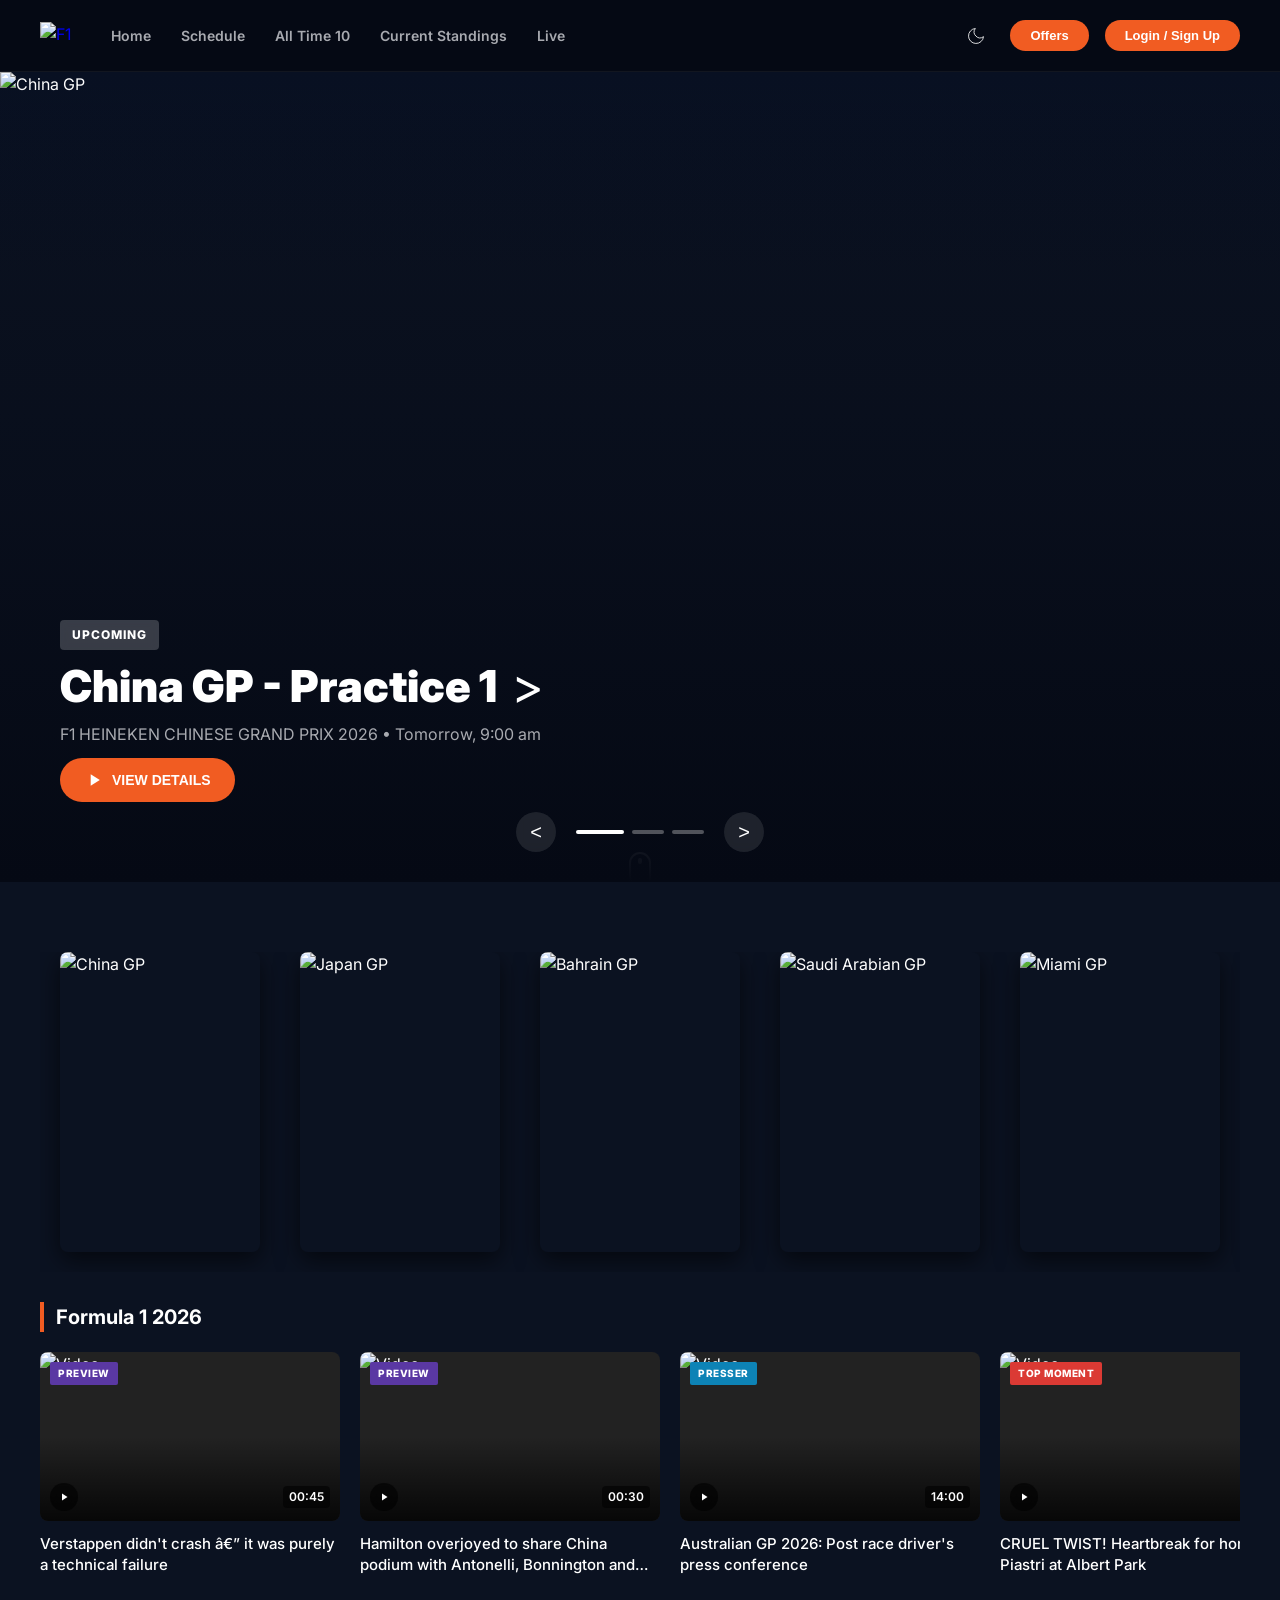
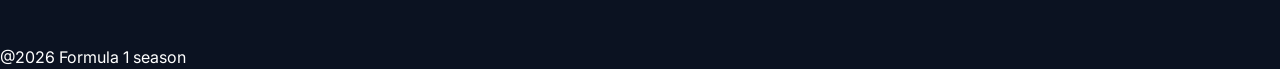
==== commit 334f7602: "Update index.html" ====
--- a/index.html
+++ b/index.html
@@ -275,66 +275,66 @@
         </div>
     </div>
 
-        <div id="payment-modal" class="modal-overlay">
-        <div class="modal-container payment-container" style="max-width: 800px;">
-            <button class="modal-close" id="close-payment">&times;</button>
-            <div class="modal-left payment-left" style="flex: 1.2; padding: 40px; display: flex; flex-direction: column; gap: 20px;">
-                <h2 style="margin-bottom: 0;">Premium Pass</h2>
-                <p style="margin-top: 0; margin-bottom: 10px;">Select a subscription plan</p>
-                
-                <div class="subscription-plans">
-                    <div class="plan-card" data-price="99">
-                        <div class="plan-name">Weekly</div>
-                        <div class="plan-price">₹99</div>
-                        <div class="plan-desc">7 days access</div>
-                    </div>
-                    <div class="plan-card active-plan" data-price="199">
-                        <div class="plan-name">Monthly</div>
-                        <div class="plan-price">₹199</div>
-                        <div class="plan-desc">30 days access</div>
-                    </div>
-                    <div class="plan-card" data-price="1499">
-                        <div class="plan-name">Yearly</div>
-                        <div class="plan-price">₹1499</div>
-                        <div class="plan-desc">365 days access</div>
-                    </div>
-                </div>
-                
-                <ul class="perk-list" style="margin-top: auto;">
-                    <li>✓ 1080p Live Streaming</li>
-                    <li>✓ Multi-cam Angles</li>
-                    <li>✓ Live Driver Tracker</li>
-                    <li>✓ Ad-free experience</li>
-                </ul>
-            </div>
-            <div class="modal-right" style="flex: 1;">
-                <form id="payment-form" class="auth-form active-form">
-                    <h3>Payment Details</h3>
-                    <div class="input-group">
-                        <label for="card-name">Name on Card</label>
-                        <input type="text" id="card-name" placeholder="John Doe" required>
-                    </div>
-                    <div class="input-group">
-                        <label for="card-num">Card Number</label>
-                        <input type="text" id="card-num" placeholder="0000 0000 0000 0000" maxlength="19" required>
-                    </div>
-                    <div class="payment-row">
-                        <div class="input-group half">
-                            <label for="card-exp">Expiry (MM/YY)</label>
-                            <input type="text" id="card-exp" placeholder="MM/YY" maxlength="5" required>
-                        </div>
-                        <div class="input-group half">
-                            <label for="card-cvv">CVV</label>
-                            <input type="password" id="card-cvv" placeholder="123" maxlength="4" required>
-                        </div>
-                    </div>
-                    <button type="submit" class="btn-auth" id="pay-btn">Pay ₹199</button>
-                    <p class="secure-checkout">🔒 Secure 256-bit Encryption</p>
-                </form>
-            </div>
-        </div>
-    </div>
-
+        <div id="payment-modal" class="modal-overlay">
+        <div class="modal-container payment-container" style="max-width: 800px;">
+            <button class="modal-close" id="close-payment">&times;</button>
+            <div class="modal-left payment-left" style="flex: 1.2; padding: 40px; display: flex; flex-direction: column; gap: 20px;">
+                <h2 style="margin-bottom: 0;">Premium Pass</h2>
+                <p style="margin-top: 0; margin-bottom: 10px;">Select a subscription plan</p>
+                
+                <div class="subscription-plans">
+                    <div class="plan-card" data-price="99">
+                        <div class="plan-name">Weekly</div>
+                        <div class="plan-price">₹99</div>
+                        <div class="plan-desc">7 days access</div>
+                    </div>
+                    <div class="plan-card active-plan" data-price="199">
+                        <div class="plan-name">Monthly</div>
+                        <div class="plan-price">₹199</div>
+                        <div class="plan-desc">30 days access</div>
+                    </div>
+                    <div class="plan-card" data-price="1499">
+                        <div class="plan-name">Yearly</div>
+                        <div class="plan-price">₹1499</div>
+                        <div class="plan-desc">365 days access</div>
+                    </div>
+                </div>
+                
+                <ul class="perk-list" style="margin-top: auto;">
+                    <li>✓ 1080p Live Streaming</li>
+                    <li>✓ Multi-cam Angles</li>
+                    <li>✓ Live Driver Tracker</li>
+                    <li>✓ Ad-free experience</li>
+                </ul>
+            </div>
+            <div class="modal-right" style="flex: 1;">
+                <form id="payment-form" class="auth-form active-form">
+                    <h3>Payment Details</h3>
+                    <div class="input-group">
+                        <label for="card-name">Name on Card</label>
+                        <input type="text" id="card-name" placeholder="John Doe" required>
+                    </div>
+                    <div class="input-group">
+                        <label for="card-num">Card Number</label>
+                        <input type="text" id="card-num" placeholder="0000 0000 0000 0000" maxlength="19" required>
+                    </div>
+                    <div class="payment-row">
+                        <div class="input-group half">
+                            <label for="card-exp">Expiry (MM/YY)</label>
+                            <input type="text" id="card-exp" placeholder="MM/YY" maxlength="5" required>
+                        </div>
+                        <div class="input-group half">
+                            <label for="card-cvv">CVV</label>
+                            <input type="password" id="card-cvv" placeholder="123" maxlength="4" required>
+                        </div>
+                    </div>
+                    <button type="submit" class="btn-auth" id="pay-btn">Pay ₹199</button>
+                    <p class="secure-checkout">🔒 Secure 256-bit Encryption</p>
+                </form>
+            </div>
+        </div>
+    </div>
+
     <div id="auth&#45;modal" class="modal&#45;overlay">
         <div class="modal&#45;container">
             <button class="modal&#45;close">&times;</button>
@@ -387,7 +387,7 @@
             </div>
         </div>
     </div>
-
+<footer>@2026 Formula 1 season</footer>
     <script src="script.js"></script>
 </body>
 
